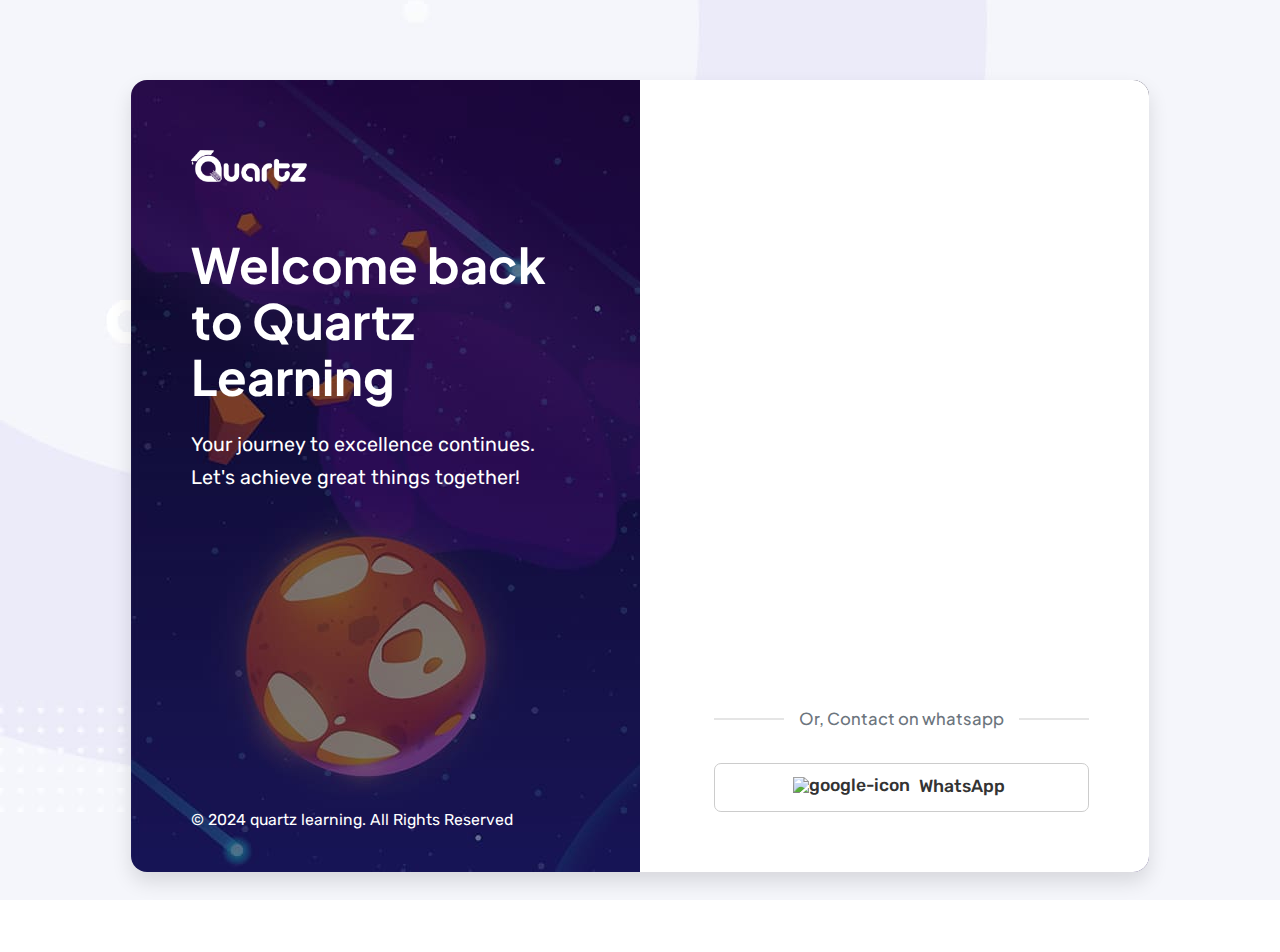
==== join us.html @ 1e1b54c4 "Add files via upload" ====
<!doctype html>
<!-- Martex - Software, App, SaaS & Startup Landing Pages Pack design by DSAThemes (http://www.dsathemes.com) -->
<!--[if lt IE 7 ]><html class="ie ie6" lang="en"> <![endif]-->
<!--[if IE 7 ]><html class="ie ie7" lang="en"> <![endif]-->
<!--[if IE 8 ]><html class="ie ie8" lang="en"> <![endif]-->
<!--[if (gte IE 9)|!(IE)]><!-->
<html lang="en">




	<head>

		<meta charset="utf-8">
		<meta http-equiv="X-UA-Compatible" content="IE=edge">
		<meta name="author" content="DSAThemes">	
		<meta name="description" content="Martex - Software, App, SaaS & Startup Landing Pages Pack">
		<meta name="keywords" content="Responsive, HTML5, DSAThemes, Landing, Software, Mobile App, SaaS, Startup, Creative, Digital Product">	
		<meta name="viewport" content="width=device-width, initial-scale=1">
				
  		<!-- SITE TITLE -->
		<title>quartz learning - welcome to the learning platform</title>
							
		<!-- FAVICON AND TOUCH ICONS -->
		<link rel="shortcut icon" href="images/favicon.ico" type="image/x-icon">
		<link rel="icon" href="images/favicon.ico" type="image/x-icon">
		<link rel="apple-touch-icon" sizes="152x152" href="images/apple-touch-icon-152x152.png">
		<link rel="apple-touch-icon" sizes="120x120" href="images/apple-touch-icon-120x120.png">
		<link rel="apple-touch-icon" sizes="76x76" href="images/apple-touch-icon-76x76.png">
		<link rel="apple-touch-icon" href="images/apple-touch-icon.png">
		<link rel="icon" href="images/apple-touch-icon.png" type="image/x-icon">

		<!-- GOOGLE FONTS -->
		<link href="https://fonts.googleapis.com/css2?family=Rubik:wght@300;400;500;600;700&amp;display=swap" rel="stylesheet">
		<link href="https://fonts.googleapis.com/css2?family=Plus+Jakarta+Sans:wght@400;500;600;700&amp;display=swap" rel="stylesheet">
		<link href="https://fonts.googleapis.com/css2?family=Inter:wght@400;500;600;700;800&amp;display=swap" rel="stylesheet">
		
		<!-- BOOTSTRAP CSS -->
		<link href="css/bootstrap.min.css" rel="stylesheet">
				
		<!-- FONT ICONS -->
		<link href="css/flaticon.css" rel="stylesheet">

		<!-- PLUGINS STYLESHEET -->
		<link href="css/menu.css" rel="stylesheet">	
		<link id="effect" href="css/dropdown-effects/fade-down.css" media="all" rel="stylesheet">
		<link href="css/magnific-popup.css" rel="stylesheet">	
		<link href="css/owl.carousel.min.css" rel="stylesheet">
		<link href="css/owl.theme.default.min.css" rel="stylesheet">
		<link href="css/lunar.css" rel="stylesheet">

		<!-- ON SCROLL ANIMATION -->
		<link href="css/animate.css" rel="stylesheet">

		<!-- TEMPLATE CSS -->
		<link href="css/blue-theme.css" rel="stylesheet">
		<!-- <link href="css/crocus-theme.css" rel="stylesheet"> -->
		<!-- <link href="css/green-theme.css" rel="stylesheet"> -->
		<!-- <link href="css/magenta-theme.css" rel="stylesheet"> -->
		<!-- <link href="css/pink-theme.css" rel="stylesheet"> -->
		<!-- <link href="css/purple-theme.css" rel="stylesheet"> -->
		<!-- <link href="css/skyblue-theme.css" rel="stylesheet"> -->
		<!-- <link href="css/red-theme.css" rel="stylesheet"> -->
		<!-- <link href="css/violet-theme.css" rel="stylesheet"> -->	
		
		<!-- RESPONSIVE CSS -->
		<link href="css/responsive.css" rel="stylesheet">

	</head>




	<body>



		<!-- PAGE CONTENT
		============================================= -->	
		<div id="page" class="page font--jakarta">




			<!-- LOGIN PAGE
			============================================= -->
			<div id="login" class="bg--scroll login-section division">
				<div class="container">
					<div class="row justify-content-center">


						<!-- REGISTER PAGE WRAPPER -->
						<div class="col-lg-11">
							<div class="register-page-wrapper r-16 bg--fixed">	
								<div class="row">


									<!-- LOGIN PAGE TEXT -->
									<div class="col-md-6">
										<div class="register-page-txt color--white">

											<!-- Logo -->
											<img class="img-fluid" src="images/logo-white.png" alt="logo-image">		

											<!-- Title -->
											<h2 class="s-42 w-700">Welcome back to Quartz Learning</h2>

											<!-- Text -->
											<p class="p-md mt-25">Your journey to excellence continues. Let's achieve great things together!
											</p>

											<!-- Copyright -->
											<div class="register-page-copyright">
												<p class="p-sm">&copy; 2024 quartz learning. <span>All Rights Reserved</span></p>
											</div>

										</div>
									</div>	<!-- END LOGIN PAGE TEXT -->


									<!-- LOGIN FORM -->
									<div class="col-md-6">
										<div class="register-page-form">
											<form name="signinform" class="row sign-in-form">

												<!-- jotform -->	
												<div class="col-md-6">
													<iframe src="https://form.jotform.com/quartzlearninginfo/new-registration-form" frameborder="0" style="width: 460px; height: 530px;"></iframe>
												</div>	
												<!-- END SIGN UP FORM -->  

												<!-- Login Separator -->
												<div class="col-md-12 text-center">	
													<div class="separator-line">Or, Contact on whatsapp</div>
												</div>

												<!-- Google Button -->	
												<div class="col-md-12">
													<a  href="https://www.instagram.com/quartz_learning/" class="btn btn-google ico-left">
														<img src="images/png_icons/WhatsApp.png" alt="google-icon"> WhatsApp
													</a>
												</div>  

												

											</form> 
										</div>
									</div>	<!-- END LOGIN FORM -->


								</div>  <!-- End row -->
							</div>	<!-- End register-page-wrapper -->
						</div>	<!-- END REGISTER PAGE WRAPPER -->


			 		</div>	   <!-- End row -->	
			 	</div>	   <!-- End container -->		
			</div>	<!-- END LOGIN PAGE -->




		</div>	<!-- END PAGE CONTENT -->	




		<!-- EXTERNAL SCRIPTS
		============================================= -->	
		<script src="js/jquery-3.7.0.min.js"></script>
		<script src="js/bootstrap.min.js"></script>	
		<script src="js/modernizr.custom.js"></script>
		<script src="js/jquery.easing.js"></script>
		<script src="js/jquery.appear.js"></script>
		<script src="js/menu.js"></script>
		<script src="js/owl.carousel.min.js"></script>
		<script src="js/pricing-toggle.js"></script>
		<script src="js/jquery.magnific-popup.min.js"></script>
		<script src="js/request-form.js"></script>	
		<script src="js/jquery.validate.min.js"></script>
		<script src="js/jquery.ajaxchimp.min.js"></script>	
		<script src="js/popper.min.js"></script>
		<script src="js/lunar.js"></script>
		<script src="js/wow.js"></script>
				
		<!-- Custom Script -->		
		<script src="js/custom.js"></script>


		<!-- Google Analytics: Change UA-XXXXX-X to be your site's ID. Go to http://www.google.com/analytics/ for more information. -->															
		<!--
		<script>
			var _gaq = _gaq || [];
			_gaq.push(['_setAccount', 'UA-XXXXX-X']);
			_gaq.push(['_trackPageview']);

			(function() {
				var ga = document.createElement('script'); ga.type = 'text/javascript'; ga.async = true;
				ga.src = ('https:' == document.location.protocol ? 'https://ssl' : 'http://www') + '.google-analytics.com/ga.js';
				var s = document.getElementsByTagName('script')[0]; s.parentNode.insertBefore(ga, s);
			})();
		</script>
		-->	


	</body>




</html>
---- css/flaticon.css ----
@font-face {
    font-family: "flaticon";
    src: url("../fonts/flaticon.ttf?99008aa38e7de407db084b96baa4b2a2") format("truetype"),
url("../fonts/flaticon.woff?99008aa38e7de407db084b96baa4b2a2") format("woff"),
url("../fonts/flaticon.woff2?99008aa38e7de407db084b96baa4b2a2") format("woff2"),
url("../fonts/flaticon.eot?99008aa38e7de407db084b96baa4b2a2#iefix") format("embedded-opentype"),
url("../fonts/flaticon.svg?99008aa38e7de407db084b96baa4b2a2#flaticon") format("svg");
}

span[class^="flaticon-"]:before, span[class*=" flaticon-"]:before {
  font-family: flaticon !important;
  font-style: normal;
  font-weight: normal !important;
  font-variant: normal;
  text-transform: none;
  font-size: 20px;
  line-height: 1!important;
  -webkit-font-smoothing: antialiased;
  -moz-osx-font-smoothing: grayscale;
}

.flaticon-star:before {
    content: "\f101";
}
.flaticon-star-1:before {
    content: "\f102";
}
.flaticon-star-half-empty:before {
    content: "\f103";
}
.flaticon-half-star-shape:before {
    content: "\f104";
}
.flaticon-reply-arrow:before {
    content: "\f105";
}
.flaticon-magnifying-glass:before {
    content: "\f106";
}
.flaticon-visibility:before {
    content: "\f107";
}
.flaticon-invisible:before {
    content: "\f108";
}
.flaticon-play-button:before {
    content: "\f109";
}
.flaticon-play:before {
    content: "\f10a";
}
.flaticon-circle:before {
    content: "\f10b";
}
.flaticon-ring:before {
    content: "\f10c";
}
.flaticon-heart:before {
    content: "\f10d";
}
.flaticon-back:before {
    content: "\f10e";
}
.flaticon-next:before {
    content: "\f10f";
}
.flaticon-up-arrow:before {
    content: "\f110";
}
.flaticon-down-arrow:before {
    content: "\f111";
}
.flaticon-down-arrow-1:before {
    content: "\f112";
}
.flaticon-up-arrow-1:before {
    content: "\f113";
}
.flaticon-right-arrow:before {
    content: "\f114";
}
.flaticon-left-arrow:before {
    content: "\f115";
}
.flaticon-right-arrow-1:before {
    content: "\f116";
}
.flaticon-check:before {
    content: "\f117";
}
.flaticon-plus:before {
    content: "\f118";
}
.flaticon-minus:before {
    content: "\f119";
}
.flaticon-plus-1:before {
    content: "\f11a";
}
.flaticon-minus-1:before {
    content: "\f11b";
}
.flaticon-cancel:before {
    content: "\f11c";
}
.flaticon-quote:before {
    content: "\f11d";
}
.flaticon-crown:before {
    content: "\f11e";
}
.flaticon-bookmark:before {
    content: "\f11f";
}
.flaticon-instagram:before {
    content: "\f120";
}
.flaticon-facebook:before {
    content: "\f121";
}
.flaticon-twitter:before {
    content: "\f122";
}
.flaticon-youtube:before {
    content: "\f123";
}
.flaticon-dribbble:before {
    content: "\f124";
}
.flaticon-skype:before {
    content: "\f125";
}
.flaticon-messenger:before {
    content: "\f126";
}
.flaticon-whatsapp:before {
    content: "\f127";
}
.flaticon-linkedin-logo:before {
    content: "\f128";
}
.flaticon-google-plus-symbol:before {
    content: "\f129";
}
.flaticon-pinterest-logo:before {
    content: "\f12a";
}
.flaticon-line:before {
    content: "\f12b";
}
.flaticon-kakao-talk:before {
    content: "\f12c";
}
.flaticon-vimeo:before {
    content: "\f12d";
}
.flaticon-open-source:before {
    content: "\f12e";
}
.flaticon-slack:before {
    content: "\f12f";
}
.flaticon-behance:before {
    content: "\f130";
}
.flaticon-github:before {
    content: "\f131";
}
.flaticon-stack-overflow:before {
    content: "\f132";
}
.flaticon-html-5:before {
    content: "\f133";
}
.flaticon-css-3:before {
    content: "\f134";
}
.flaticon-wordpress:before {
    content: "\f135";
}
.flaticon-python:before {
    content: "\f136";
}
.flaticon-js:before {
    content: "\f137";
}
.flaticon-file:before {
    content: "\f138";
}
.flaticon-linux-platform:before {
    content: "\f139";
}
.flaticon-sketch:before {
    content: "\f13a";
}
.flaticon-windows-logo-silhouette:before {
    content: "\f13b";
}
.flaticon-apple-logo:before {
    content: "\f13c";
}
.flaticon-email:before {
    content: "\f13d";
}
.flaticon-computer:before {
    content: "\f13e";
}
.flaticon-color-palette:before {
    content: "\f13f";
}
.flaticon-profits:before {
    content: "\f140";
}
.flaticon-search-engine:before {
    content: "\f141";
}
.flaticon-language:before {
    content: "\f142";
}
.flaticon-analytics:before {
    content: "\f143";
}
.flaticon-mechanics:before {
    content: "\f144";
}
.flaticon-equalizer:before {
    content: "\f145";
}
.flaticon-server:before {
    content: "\f146";
}
.flaticon-pie-chart:before {
    content: "\f147";
}
.flaticon-pie-chart-1:before {
    content: "\f148";
}
.flaticon-reorder:before {
    content: "\f149";
}
.flaticon-prioritize:before {
    content: "\f14a";
}
.flaticon-version:before {
    content: "\f14b";
}
.flaticon-before-after:before {
    content: "\f14c";
}
.flaticon-bar-chart:before {
    content: "\f14d";
}
.flaticon-tongue:before {
    content: "\f14e";
}
.flaticon-paper-sizes:before {
    content: "\f14f";
}
.flaticon-rocket-launch:before {
    content: "\f150";
}
.flaticon-manager:before {
    content: "\f151";
}
.flaticon-workflow:before {
    content: "\f152";
}
.flaticon-database:before {
    content: "\f153";
}
.flaticon-target:before {
    content: "\f154";
}
.flaticon-workflow-1:before {
    content: "\f155";
}
.flaticon-delegate:before {
    content: "\f156";
}
.flaticon-translation:before {
    content: "\f157";
}
.flaticon-idea:before {
    content: "\f158";
}
.flaticon-rgb:before {
    content: "\f159";
}
.flaticon-workflow-2:before {
    content: "\f15a";
}
.flaticon-key-value-database:before {
    content: "\f15b";
}
.flaticon-time:before {
    content: "\f15c";
}
.flaticon-trophy:before {
    content: "\f15d";
}
.flaticon-computer-1:before {
    content: "\f15e";
}
.flaticon-taxes:before {
    content: "\f15f";
}
.flaticon-graphics:before {
    content: "\f160";
}
.flaticon-diagram:before {
    content: "\f161";
}
.flaticon-usb:before {
    content: "\f162";
}
.flaticon-visionary:before {
    content: "\f163";
}
.flaticon-diamond:before {
    content: "\f164";
}
.flaticon-data-flow:before {
    content: "\f165";
}
.flaticon-fast-food:before {
    content: "\f166";
}
.flaticon-global:before {
    content: "\f167";
}
.flaticon-gear:before {
    content: "\f168";
}
.flaticon-security:before {
    content: "\f169";
}
.flaticon-secure:before {
    content: "\f16a";
}
.flaticon-click:before {
    content: "\f16b";
}
.flaticon-calendar:before {
    content: "\f16c";
}
.flaticon-maximize:before {
    content: "\f16d";
}
.flaticon-network:before {
    content: "\f16e";
}
.flaticon-qr-code:before {
    content: "\f16f";
}
.flaticon-coupon:before {
    content: "\f170";
}
.flaticon-money:before {
    content: "\f171";
}
.flaticon-podium:before {
    content: "\f172";
}
.flaticon-graphic:before {
    content: "\f173";
}
.flaticon-lifesaver:before {
    content: "\f174";
}
.flaticon-map:before {
    content: "\f175";
}
.flaticon-suit:before {
    content: "\f176";
}
.flaticon-calculator:before {
    content: "\f177";
}
.flaticon-id-card:before {
    content: "\f178";
}
.flaticon-investor:before {
    content: "\f179";
}
.flaticon-project:before {
    content: "\f17a";
}
.flaticon-briefcase:before {
    content: "\f17b";
}
.flaticon-coin:before {
    content: "\f17c";
}
.flaticon-time-1:before {
    content: "\f17d";
}
.flaticon-placeholder:before {
    content: "\f17e";
}
.flaticon-money-1:before {
    content: "\f17f";
}
.flaticon-voucher:before {
    content: "\f180";
}
.flaticon-money-2:before {
    content: "\f181";
}
.flaticon-money-3:before {
    content: "\f182";
}
.flaticon-pdf:before {
    content: "\f183";
}
.flaticon-doc:before {
    content: "\f184";
}
.flaticon-workflow-3:before {
    content: "\f185";
}
.flaticon-home:before {
    content: "\f186";
}
.flaticon-hosting:before {
    content: "\f187";
}
.flaticon-pay-per-click:before {
    content: "\f188";
}
.flaticon-browser:before {
    content: "\f189";
}
.flaticon-responsive:before {
    content: "\f18a";
}
.flaticon-tutorial:before {
    content: "\f18b";
}
.flaticon-rotate:before {
    content: "\f18c";
}
.flaticon-share:before {
    content: "\f18d";
}
.flaticon-folder:before {
    content: "\f18e";
}
.flaticon-folder-1:before {
    content: "\f18f";
}
.flaticon-24-7:before {
    content: "\f190";
}
.flaticon-24-hours:before {
    content: "\f191";
}
.flaticon-algorithm:before {
    content: "\f192";
}
.flaticon-grid:before {
    content: "\f193";
}
.flaticon-search-engine-1:before {
    content: "\f194";
}
.flaticon-guide-book:before {
    content: "\f195";
}
.flaticon-compass:before {
    content: "\f196";
}
.flaticon-layout:before {
    content: "\f197";
}
.flaticon-networking:before {
    content: "\f198";
}
.flaticon-kanban:before {
    content: "\f199";
}
.flaticon-check-1:before {
    content: "\f19a";
}
.flaticon-favorite:before {
    content: "\f19b";
}
.flaticon-exam:before {
    content: "\f19c";
}
.flaticon-bell:before {
    content: "\f19d";
}
.flaticon-bomb:before {
    content: "\f19e";
}
.flaticon-landscape:before {
    content: "\f19f";
}
.flaticon-webcam:before {
    content: "\f1a0";
}
.flaticon-microphone:before {
    content: "\f1a1";
}
.flaticon-cam:before {
    content: "\f1a2";
}
.flaticon-chat:before {
    content: "\f1a3";
}
.flaticon-pattern-lock:before {
    content: "\f1a4";
}
.flaticon-audio-message:before {
    content: "\f1a5";
}
.flaticon-password:before {
    content: "\f1a6";
}
.flaticon-password-1:before {
    content: "\f1a7";
}
.flaticon-voice:before {
    content: "\f1a8";
}
.flaticon-24-hours-1:before {
    content: "\f1a9";
}
.flaticon-firewall:before {
    content: "\f1aa";
}
.flaticon-shopping-cart:before {
    content: "\f1ab";
}
.flaticon-coffee:before {
    content: "\f1ac";
}
.flaticon-open:before {
    content: "\f1ad";
}
.flaticon-hashtag:before {
    content: "\f1ae";
}
.flaticon-html:before {
    content: "\f1af";
}
.flaticon-analytics-1:before {
    content: "\f1b0";
}
.flaticon-split:before {
    content: "\f1b1";
}
.flaticon-iteration:before {
    content: "\f1b2";
}
.flaticon-typography:before {
    content: "\f1b3";
}
.flaticon-maximize-1:before {
    content: "\f1b4";
}
.flaticon-time-2:before {
    content: "\f1b5";
}
.flaticon-goal:before {
    content: "\f1b6";
}
.flaticon-loading:before {
    content: "\f1b7";
}
.flaticon-investment:before {
    content: "\f1b8";
}
.flaticon-discount:before {
    content: "\f1b9";
}
.flaticon-virus:before {
    content: "\f1ba";
}
.flaticon-icon-2377476:before {
    content: "\f1bb";
}
.flaticon-browser-1:before {
    content: "\f1bc";
}
.flaticon-layers:before {
    content: "\f1bd";
}
.flaticon-layers-1:before {
    content: "\f1be";
}
.flaticon-data-copy:before {
    content: "\f1bf";
}
.flaticon-server-1:before {
    content: "\f1c0";
}
.flaticon-hierarchical-structure:before {
    content: "\f1c1";
}
.flaticon-wireframe:before {
    content: "\f1c2";
}
.flaticon-top-border:before {
    content: "\f1c3";
}
.flaticon-shield:before {
    content: "\f1c4";
}
.flaticon-security-1:before {
    content: "\f1c5";
}
.flaticon-chat-1:before {
    content: "\f1c6";
}
.flaticon-chat-2:before {
    content: "\f1c7";
}
.flaticon-discount-1:before {
    content: "\f1c8";
}
.flaticon-gift-box:before {
    content: "\f1c9";
}
.flaticon-web-programming:before {
    content: "\f1ca";
}
.flaticon-notification:before {
    content: "\f1cb";
}
.flaticon-email-1:before {
    content: "\f1cc";
}
.flaticon-video-player:before {
    content: "\f1cd";
}
.flaticon-payment:before {
    content: "\f1ce";
}
.flaticon-control-panel:before {
    content: "\f1cf";
}
.flaticon-dark-mode:before {
    content: "\f1d0";
}
.flaticon-archive:before {
    content: "\f1d1";
}
.flaticon-pay-per-click-1:before {
    content: "\f1d2";
}
.flaticon-price-label:before {
    content: "\f1d3";
}
.flaticon-mobile-search:before {
    content: "\f1d4";
}
.flaticon-folder-2:before {
    content: "\f1d5";
}
.flaticon-target-1:before {
    content: "\f1d6";
}
.flaticon-writing:before {
    content: "\f1d7";
}
.flaticon-user:before {
    content: "\f1d8";
}
.flaticon-click-1:before {
    content: "\f1d9";
}
.flaticon-move:before {
    content: "\f1da";
}
.flaticon-sign:before {
    content: "\f1db";
}
.flaticon-credit-card:before {
    content: "\f1dc";
}
.flaticon-screenplay:before {
    content: "\f1dd";
}
.flaticon-around-the-world:before {
    content: "\f1de";
}
.flaticon-shopping-bag:before {
    content: "\f1df";
}
.flaticon-folder-3:before {
    content: "\f1e0";
}
.flaticon-folder-4:before {
    content: "\f1e1";
}
.flaticon-data-center:before {
    content: "\f1e2";
}
.flaticon-shield-1:before {
    content: "\f1e3";
}
.flaticon-ssl-certificate:before {
    content: "\f1e4";
}
.flaticon-virus-1:before {
    content: "\f1e5";
}
.flaticon-certificate:before {
    content: "\f1e6";
}
.flaticon-profit:before {
    content: "\f1e7";
}
.flaticon-certificate-1:before {
    content: "\f1e8";
}
.flaticon-exchange:before {
    content: "\f1e9";
}
.flaticon-tech-support:before {
    content: "\f1ea";
}
.flaticon-shipping:before {
    content: "\f1eb";
}
.flaticon-ab-testing:before {
    content: "\f1ec";
}
.flaticon-download:before {
    content: "\f1ed";
}
.flaticon-media:before {
    content: "\f1ee";
}
.flaticon-click-2:before {
    content: "\f1ef";
}
.flaticon-wallet:before {
    content: "\f1f0";
}
.flaticon-radar:before {
    content: "\f1f1";
}
.flaticon-layout-1:before {
    content: "\f1f2";
}
.flaticon-database-management:before {
    content: "\f1f3";
}
.flaticon-login:before {
    content: "\f1f4";
}
.flaticon-right-arrow-2:before {
    content: "\f1f5";
}
---- css/menu.css ----
/*
 * Plugin: Web Slide Navigation System
 * Demo Link: https://uxwing.com/webslide/
 * Author: UXWing
 * License: http://codecanyon.net/licenses/standard
*/


/*------------------------------------------*/
/*  Desktop Base CSS
--------------------------------------------*/

.wsmenu html,
.wsmenu body,
.wsmenu iframe,
.wsmenu h1,
.wsmenu h2,
.wsmenu h3,
.wsmenu h4,
.wsmenu h5,
.wsmenu h6 {
  -webkit-font-smoothing: subpixel-antialiased;
  font-smoothing: antialiased;
  font-smooth: antialiased;
  -webkit-text-size-adjust: 100%;
  -ms-text-size-adjust: 100%;
  -webkit-font-smoothing: subpixel-antialiased;
  font-smoothing: subpixel-antialiased;
  font-smooth: subpixel-antialiased;
}

.wsmenu .cl {
  clear: both;
}

.wsmenu img {
  border: 0 none;
  max-width: 100%;
}

.wsmenu a:focus {
  outline: none;
}

.wsmenu:before,
.wsmenu:after {
  content: "";
  display: table;
}

.wsmenu:after {
  clear: both;
}

/*------------------------------------------*/
/*  Desktop Main Menu CSS
--------------------------------------------*/

.wsmenucontainer {
  background-size: cover;
  overflow: hidden;
  background-attachment: fixed;
  background-position: 50% 0;
  background-repeat: no-repeat;
}

.wsmainfull {
  width: 100%;
  height: auto;
  background-color: #fff!important;
  z-index: 999;
  -webkit-box-shadow: 0 2px 3px rgba(96, 96, 96, .1);
  -moz-box-shadow: 0 2px 3px rgba(96, 96, 96, .1);
  box-shadow: 0 2px 3px rgba(96, 96, 96, .1);
  -webkit-transition: all 450ms ease-in-out;
  -moz-transition: all 450ms ease-in-out;
  -o-transition: all 450ms ease-in-out;
  -ms-transition: all 450ms ease-in-out;
  transition: all 450ms ease-in-out; 
}

.wsmainwp {
  margin: 0 auto;
  max-width: 1140px;
  padding: 0 15px;
  position: relative;
}

/* Header Logo */
.desktoplogo {
  padding: 0;
  margin: 0;
  float: left;
  line-height: 70px;
}

.desktoplogo img {
  vertical-align: middle;
}

/* Navigation Menu */
.wsmenu {
  padding: 0;
  float: right;
  display: block;
}

.wsmenu > .wsmenu-list {
  text-align: left;
  margin: 0 auto 0 auto;
  width: 100%;
  display: block;
  padding: 0;
}

.wsmenu > .wsmenu-list > li {
  text-align: center;
  display: block;
  padding: 0;
  margin: 0;
  float: left;
}

.wsmenu > .wsmenu-list > li > a {
  display: block;
  color: #666;
  font-size: 15px;
  font-weight: 700;
  letter-spacing: 0.5px;
  padding: 10px 32px 10px 18px;
  line-height: 50px;
  text-decoration: none;
  position: relative;
}

.wsmenu > .wsmenu-list > li > a.last-link {
  padding: 10px 0px 10px 0;
}

.wsmenu > .wsmenu-list > li > a.callusbtn {
  font-size: 15px;
}

.wsmenu > .wsmenu-list > li > a.callusbtn i {
  font-size: 13px;
  margin-top: 1px;
  margin-right: 1px;
}

.tra-menu .wsmenu > .wsmenu-list > li > a,
.aqua-menu .wsmenu > .wsmenu-list > li > a,
.blue-menu .wsmenu > .wsmenu-list > li > a {
  color: #fff;
}

.white-menu .wsmenu > .wsmenu-list > li > a {
  color: #444;
}

.tra-menu .wsmenu.dark-txt > .wsmenu-list > li > a {
  color: #333;
}

.wsmenu > .wsmenu-list > li:hover > a {
  color: #f0f0f0;
}

.white-menu .wsmenu > .wsmenu-list > li:hover > a {
  color: #171819;
}

.wsmenu > .wsmenu-list > li a.menuhomeicon {
  padding-left: 29px;
  padding-right: 29px;
}

.wsmenu > .wsmenu-list > li > a i {
  display: inline-block;
  font-size: 16px;
  line-height: inherit;
  margin-right: 12px;
  vertical-align: top;
}

.wsmenu > .wsmenu-list > li > a.menuhomeicon i {
  margin-right: 0px;
  font-size: 15px;
}

.wsmenu > .wsmenu-list > li > a .wsarrow:after {
  border-left: 4px solid rgba(0, 0, 0, 0);
  border-right: 4px solid rgba(0, 0, 0, 0);
  border-top: 4px solid;
  content: "";
  float: right;
  right: 15px;
  height: 0;
  margin: 0 0 0 14px;
  position: absolute;
  text-align: right;
  top: 33px;
  width: 0;
}

/* Desktop Search Bar */
.wsmenu > .wsmenu-list > li.rightmenu {
  float: right;
}

.wsmenu > .wsmenu-list > li.rightmenu a {
  padding: 0px 30px 0px 20px;
  border-right: none;
}

.wsmenu > .wsmenu-list > li.rightmenu a i {
  font-size: 15px;
}

.wsmenu > .wsmenu-list > li.rightmenu {
  float: right;
}

.wsmenu > .wsmenu-list > li.rightmenu:before,
.wsmenu-list > li.rightmenu:after {
  content: "";
  display: table;
}

.wsmenu > .wsmenu-list > li.rightmenu:after {
  clear: both;
}

.wsmenu > .wsmenu-list > li.rightmenu > .topmenusearch {
  float: right;
  width: 210px;
  height: 39px;
  position: relative;
  margin: 16px 0px 0px 0px;
}

.wsmenu > .wsmenu-list > li.rightmenu > .topmenusearch .searchicon {
  -webkit-transition: all 0.7s ease 0s;
  -moz-transition: all 0.7s ease 0s;
  -o-transition: all 0.7s ease 0s;
  transition: all 0.7s ease 0s;
}

.wsmenu > .wsmenu-list > li.rightmenu > .topmenusearch input {
  width: 100%;
  position: relative;
  float: right;
  top: 0;
  right: 0;
  bottom: 0;
  width: 100%;
  border: 0;
  padding: 0;
  margin: 0;
  text-indent: 15px;
  height: 39px;
  z-index: 2;
  outline: none;
  color: #333;
  background-color: #efefef;
  -webkit-transition: all 0.7s ease 0s;
  -moz-transition: all 0.7s ease 0s;
  -o-transition: all 0.7s ease 0s;
  transition: all 0.7s ease 0s;
  font-size: 12px;
}

.wsmenu > .wsmenu-list > li.rightmenu > .topmenusearch input::placeholder {
  color: #a9a9a9;
}

.wsmenu > .wsmenu-list > li.rightmenu > .topmenusearch input:focus {
  color: #333;
  width: 220px;
}

.wsmenu > .wsmenu-list > li.rightmenu > .topmenusearch input:focus~.btnstyle i {
  color: #000;
  opacity: 1;
}

.wsmenu > .wsmenu-list > li.rightmenu > .topmenusearch input:focus~.searchicon {
  opacity: 1;
  z-index: 3;
  color: #FFFFFF;
}

.wsmenu > .wsmenu-list > li.rightmenu > .topmenusearch .btnstyle {
  top: 0px;
  position: absolute;
  right: 0;
  bottom: 0;
  width: 40px;
  line-height: 30px;
  z-index: 1;
  cursor: pointer;
  opacity: 0.3;
  color: #333;
  z-index: 1000;
  background-color: transparent;
  border: solid 0px;
  -webkit-transition: all 0.7s ease 0s;
  -moz-transition: all 0.7s ease 0s;
  -o-transition: all 0.7s ease 0s;
  transition: all 0.7s ease 0s;
}

.wsmenu > .wsmenu-list > li.rightmenu > .topmenusearch .btnstyle i {
  line-height: 37px;
  margin: 0;
  padding: 0;
  text-align: center;
}

.wsmenu > .wsmenu-list > li.rightmenu > .topmenusearch .btnstyle:hover i {
  opacity: 1;
}

.wsmenu > .wsmenu-list > li.rightmenu {
  zoom: 1;
}

/*------------------------------------------*/
/*  Desktop Drop Down Menu CSS
--------------------------------------------*/

.wsmenu > .wsmenu-list > li > ul.sub-menu {
  position: absolute;
  top: 70px;
  z-index: 1000;
  margin: 0px;
  padding: 12px;
  min-width: 200px;
  background-color: #fff;
  border: solid 1px #eee;
  -webkit-border-radius: 4px;
  -moz-border-radius: 4px;
  border-radius: 4px;
}

.wsmenu > .wsmenu-list > li > ul.sub-menu.last-sub-menu {
  min-width: 160px;
}

.wsmenu > .wsmenu-list > li > ul.sub-menu > li {
  position: relative;
  margin: 0px;
  padding: 0px;
  display: block;
}

.wsmenu > .wsmenu-list > li > ul.sub-menu > li > a {
  position: relative;
  background-image: none;  
  border-right: 0 none;
  text-align: left;
  display: block;
  padding: 9px;
  text-transform: none;
  color: #888;
  font-size: 15px;
  line-height: 22px;
  font-weight: 400;
  letter-spacing: 0;
  border-right: 0px solid;
  -webkit-border-radius: 4px;
  -moz-border-radius: 4px;
  border-radius: 4px; 
  -webkit-transition: all 400ms ease-in-out;
  -moz-transition: all 400ms ease-in-out;
  -o-transition: all 400ms ease-in-out;
  -ms-transition: all 400ms ease-in-out;
  transition: all 400ms ease-in-out;
}

.wsmenu > .wsmenu-list > li > ul.sub-menu.last-sub-menu > li > a {
  padding: 11px 0;  
}

.wsmenu > .wsmenu-list > li > ul.sub-menu > li > a:hover {
  padding: 9px 9px 9px 10px;
}

.wsmenu > .wsmenu-list > li > ul.sub-menu.last-sub-menu > li > a:hover {
  padding: 11px 0 11px 8px;
}

.wsmenu > .wsmenu-list > li > ul.sub-menu > li > a > i {
  position: absolute;
  top: 12px;
  right: 0;
}

.wsmenu > .wsmenu-list > li > ul.sub-menu > li > ul.sub-menu {
  min-width: 200px;
  position: absolute;
  left: 100%;
  top: 0;
  margin: 0;
  padding: 0 15px;
  list-style: none;
  background-color: #fff;
  border: solid 1px #eee;
  -webkit-border-radius: 4px;
  -moz-border-radius: 4px;
  border-radius: 4px;
}

.wsmenu > .wsmenu-list > li > ul.sub-menu > li > ul.sub-menu > li {
  position: relative;
  margin: 0px;
  padding: 0px;
  display: block;
  border-bottom: 1px dashed #c0c0c0;
}

.wsmenu > .wsmenu-list > li > ul.sub-menu > li > ul.sub-menu > li:last-child {
  border-bottom: none;
}

.wsmenu > .wsmenu-list > li > ul.sub-menu > li > ul.sub-menu > li > a {
  position: relative;
  background-image: none;
  border-right: 0 none;
  text-align: left;
  display: block;
  padding: 9px;
  text-transform: none;
  color: #888;
  font-size: 16px;
  line-height: 22px;
  font-weight: 400;
  letter-spacing: normal;
  border-right: 0px solid;
  -webkit-transition: all 400ms ease-in-out;
  -moz-transition: all 400ms ease-in-out;
  -o-transition: all 400ms ease-in-out;
  -ms-transition: all 400ms ease-in-out;
  transition: all 400ms ease-in-out;
}

.wsmenu > .wsmenu-list > li > ul.sub-menu > li > ul.sub-menu > li > a:hover {
  padding: 8px 15px 8px 23px;
}

.wsmenu > .wsmenu-list > li > ul.sub-menu > li > ul.sub-menu > li > a > i {
  position: absolute;
  top: 12px;
  right: 12px;
}

.wsmenu > .wsmenu-list > li > ul.sub-menu > li > ul.sub-menu > li > ul.sub-menu {
  min-width: 200px;
  position: absolute;
  left: 100%;
  top: 0;
  margin: 0px;
  list-style: none;
  padding: 0px;
  background-color: #fff;
  border: solid 1px #eee;
  -webkit-border-radius: 4px;
  -moz-border-radius: 4px;
  border-radius: 4px;
}

.wsmenu > .wsmenu-list > li > ul.sub-menu > li > ul.sub-menu > li > ul.sub-menu > li {
  position: relative;
  margin: 0px;
  padding: 0px;
  display: block;
}

.wsmenu > .wsmenu-list > li > ul.sub-menu > li > ul.sub-menu > li > ul.sub-menu > li > a {
  background-image: none;
  border-right: 0 none;
  text-align: left;
  display: block;
  padding: 9px;
  text-transform: none;
  color: #888;
  font-size: 16px;
  font-family: 'Roboto', sans-serif; 
  line-height: 22px;
  font-weight: 400;
  letter-spacing: normal;
  border-right: 0px solid;
  -webkit-transition: all 400ms ease-in-out;
  -moz-transition: all 400ms ease-in-out;
  -o-transition: all 400ms ease-in-out;
  -ms-transition: all 400ms ease-in-out;
  transition: all 400ms ease-in-out;
}

.wsmenu > .wsmenu-list > li > ul.sub-menu > li > ul.sub-menu > li > ul.sub-menu > li > a:hover {
  padding: 9px 9px 9px 20px;
}

.wsmenu > .wsmenu-list > li > ul.sub-menu > li > ul.sub-menu > li > ul.sub-menu > li > a > i {
  margin-left: 9px;
}

/*------------------------------------------*/
/*  Desktop Mega Menus CSS
--------------------------------------------*/

.wsmenu > .wsmenu-list > li > .wsmegamenu {
  width: 100%;
  left: 0px;
  position: absolute;
  top: 70px;
  color: #000;
  z-index: 1000;
  margin: 0px;
  text-align: left;
  padding: 20px 30px;
  border: solid 1px #eee;
  background-color: #fff;
  -webkit-border-radius: 4px;
  -moz-border-radius: 4px;
  border-radius: 4px;
}

.wsmenu > .wsmenu-list > li > .wsmegamenu.halfmenu {
  padding: 20px 20px;
}

.wsmenu > .wsmenu-list > li > .wsmegamenu .carousel-control-next {
  opacity: 0.8;
}

.wsmenu > .wsmenu-list > li > .wsmegamenu .carousel-control-prev {
  opacity: 0.8;
}

.wsmenu > .wsmenu-list > li > .wsmegamenu .carousel-caption {
  bottom: 0px;
  background-color: rgba(0, 0, 0, 0.7);
  font-size: 13px;
  height: 31px;
  left: 0;
  padding: 7px 0;
  right: 0;
  width: 100%;
}

.wsmenu > .wsmenu-list > li > .wsmegamenu .wsmwnutxt {
  width: 100%;
  color: #888;
  font-size: 16px;
  font-weight: 400;
  text-align: justify;
  margin-top: 0;
}

.wsmenu > .wsmenu-list > li > .wsmegamenu .link-list li {
  display: block;
  text-align: center;
  text-align: left;
  border-bottom: 1px dashed #c0c0c0;
}

.wsmenu > .wsmenu-list > li > .wsmegamenu .link-list li.title,
.wsmenu > .wsmenu-list > li > .wsmegamenu .link-list li:last-child {
  border-bottom: none;
}

.wsmenu > .wsmenu-list > li > .wsmegamenu .link-list li a {
  line-height: 22px;
  border-right: none;
  text-align: left;
  padding: 13px 0px;
  background: #fff;
  background-image: none;
  border-right: 0 none;
  display: block;
  background-color: #fff;
  color: #888;
  font-size: 16px;
  font-weight: 400;
  -webkit-transition: all 400ms ease-in-out;
  -moz-transition: all 400ms ease-in-out;
  -o-transition: all 400ms ease-in-out;
  -ms-transition: all 400ms ease-in-out;
  transition: all 400ms ease-in-out;
}

.wsmenu > .wsmenu-list > li > .wsmegamenu .mrgtop {
  margin-top: 15px;
}

.wsmenu > .wsmenu-list > li > .wsmegamenu .show-grid div {
  padding-bottom: 10px;
  padding-top: 10px;
  background-color: #dbdbdb;
  border: 1px solid #e7e7e7;
  color: #6a6a6a;
  margin: 2px 0px;
  font-size: 13px;
}

/*= Desktop Half Menu CSS =*/
.wsmenu > .wsmenu-list > li > .wsmegamenu.halfmenu {
  width: 40%;
  right: auto;
  left: auto;
}

.wsmenu > .wsmenu-list > li > .wsmegamenu.halfmenu.ext-halfmenu {
  width: 50%;
}

.wsmenu > .wsmenu-list > li > .wsmegamenu.halfdiv {
  width: 35%;
  right: auto;
  left: auto;
}

/*= Desktop HTML Form Menu CSS =*/
.wsmenu > .wsmenu-list > li > .wsmegamenu .menu_form {
  width: 100%;
  display: block;
}

.wsmenu > .wsmenu-list > li > .wsmegamenu .menu_form input[type="text"] {
  width: 100%;
  border: 1px solid #e2e2e2;
  color: #000;
  font-size: 13px;
  padding: 8px 5px;
  margin-bottom: 8px;
}

.wsmenu > .wsmenu-list > li > .wsmegamenu .menu_form textarea {
  width: 100%;
  border: 1px solid #e2e2e2;
  color: #000;
  font-size: 13px;
  padding: 8px 5px;
  margin-bottom: 8px;
  min-height: 122px;
}

.wsmenu > .wsmenu-list > li > .wsmegamenu .menu_form input[type="submit"] {
  width: 25%;
  display: block;
  height: 32px;
  float: right;
  border: none;
  margin-right: 15px;
  cursor: pointer;
  background-color: #e1e1e1;
  -webkit-border-radius: 2px;
  -moz-border-radius: 2px;
  border-radius: 2px;
}

.wsmenu > .wsmenu-list > li > .wsmegamenu .menu_form input[type="button"] {
  width: 25%;
  display: block;
  height: 32px;
  float: right;
  border: none;
  cursor: pointer;
  background-color: #e1e1e1;
  -webkit-border-radius: 2px;
  -moz-border-radius: 2px;
  border-radius: 2px;
}

.wsmenu > .wsmenu-list > li > .wsmegamenu .carousel-inner .item img {
  width: 100%;
}

.wsmenu > .wsmenu-list > li > .wsmegamenu .carousel-caption {
  bottom: 0px;
  background-color: rgba(0, 0, 0, 0.7);
  font-size: 13px;
  height: 31px;
  left: 0;
  padding: 7px 0;
  right: 0;
  width: 100%;
}

.wsmenu > .wsmenu-list > li > .wsmegamenu .typography-text {
  padding: 0px 0px;
  font-size: 14px;
}

.wsmenu > .wsmenu-list > li > .wsmegamenu .typography-text ul {
  padding: 0px 0px;
  margin: 0px;
}

.wsmenu > .wsmenu-list > li > .wsmegamenu .typography-text p {
  text-align: justify;
  line-height: 24px;
  color: #656565;
}

.wsmenu > .wsmenu-list > li > .wsmegamenu .typography-text ul li {
  display: block;
  padding: 2px 0px;
  line-height: 22px;
}

.wsmenu > .wsmenu-list > li > .wsmegamenu .typography-text ul li a {
  color: #656565;
}

/*------------------------------------------*/
/*  Desktop Extra CSS
--------------------------------------------*/

.wsmobileheader {
  display: none;
}

.overlapblackbg {
  opacity: 0;
  visibility: hidden;
}

.wsmenu .wsmenu-click {
  display: none;
}

.wsmenu .wsmenu-click02 {
  display: none;
}

.hometext {
  display: none;
}

/*==============================================================================
                              Start Mobile CSS
===============================================================================*/

/* ================== Mobile Menu Change Brake Point ================== */

@media only screen and (max-width: 991px) {

/* ================== Mobile Base CSS ================== */

html {
  overflow: hidden;
  height: 100%;
  -webkit-overflow-scrolling: touch;
}

body {
  height: 100%;
  overflow-y: auto;
  overflow-x: hidden;
}

body.wsactive {
  overflow: hidden;
}

/* ================== Mobile Main Menu CSS ================== */

.desktoplogo {
  display: none;
}

.wsmainfull {
  height: 0;
}

.wsmenu {
  width: 100%;
  background: rgba(0, 0, 0, 0) none repeat scroll 0 0;
  right: 0;
  overflow-y: hidden;
  padding: 0;
  top: 0;
  visibility: hidden;
  position: fixed;
  margin: 0px;
}

.wsmenu > .wsmenu-list {
  height: auto;
  min-height: 100%;
  width: 350px;
  background: #fff;
  padding-bottom: 0;
  margin-right: -350px;
  display: block;
  text-align: center;
  -webkit-transition: all 0.25s ease-in-out;
  -moz-transition: all 0.25s ease-in-out;
  -o-transition: all 0.25s ease-in-out;
  -ms-transition: all 0.25s ease-in-out;
  transition: all 0.25s ease-in-out;
}

.wsmenu > .wsmenu-list > li {
  width: 100%;
  display: block;
  float: none;
  border-right: none;
  background-color: transparent;
  position: relative;
  white-space: inherit;
  clear: right;
}

@supports (-webkit-overflow-scrolling: touch) {
  .wsmenu > .wsmenu-list > li:last-child {
    padding-bottom: 110px;
  }
}

.wsmenu > .wsmenu-list > li >a {
  padding: 12px 32px 12px 17px;
  font-size: 15px;
  text-align: left;
  border-right: solid 0px;
  color: #666666;
  line-height: 25px;
  border-bottom: 1px solid;
  border-bottom-color: rgba(0, 0, 0, 0.13);
  position: static;
}

.wsmenu > .wsmenu-list > li a.menuhomeicon {
  padding-left: 17px;
  padding-right: 17px;
  border-top: solid 1px rgba(0, 0, 0, 0.13);
}

.wsmenu > .wsmenu-list > li >a.menuhomeicon i {
  margin-right: 2px;
  font-size: 13px;
}

.wsmenu > .wsmenu-list > li > a >i {
  font-size: 14px;
  color: #bfbfbf;
}

.wsmenu > .wsmenu-list > li >a .wsarrow:after {
  display: none;
}

.wsmenu > .wsmenu-list > li:hover>a {
  background-color: rgba(0, 0, 0, 0.08);
  text-decoration: none;
}

.wsmenu > .wsmenu-list > li > a > .hometext {
  display: inline-block;
}

/* ================== Mobile Slide Down Links CSS ================== */

.wsmenu > .wsmenu-list > li > ul.sub-menu {
  display: none;
  position: relative;
  top: 0px;
  background-color: #fff;
  border: none;
  padding: 0px;
  opacity: 1;
  visibility: visible;
  -webkit-transform: none;
  -moz-transform: none;
  -ms-transform: none;
  -o-transform: none;
  transform: none;
  -webkit-transition: inherit;
  -moz-transition: inherit;
  transition: inherit;
  -webkit-transform-style: flat;
}

.wsmenu > .wsmenu-list > li > ul.sub-menu > li > a {
  line-height: 20px;
  font-size: 13px;
  padding: 10px 0px 10px 16px;
  color: #383838;
}

.wsmenu > .wsmenu-list > li > ul.sub-menu > li span + a {
  padding-right: 30px;
}

.wsmenu > .wsmenu-list > li > ul.sub-menu > li > a > i {
  display: none;
}

.wsmenu > .wsmenu-list > li > ul.sub-menu > li > a:hover {
  background-color: #e7e7e7;
  text-decoration: underline;
}

.wsmenu > .wsmenu-list > li > ul.sub-menu li:hover > a {
  background-color: #e7e7e7;
  color: #666666;
}

.wsmenu > .wsmenu-list > li > ul.sub-menu > li > ul.sub-menu {
  width: 100%;
  position: static;
  left: 100%;
  top: 0;
  display: none;
  margin: 0px;
  padding: 0px;
  border: solid 0px;
  transform: none;
  opacity: 1;
  visibility: visible;
  -webkit-transform: none;
  -moz-transform: none;
  -ms-transform: none;
  -o-transform: none;
  transform: none;
  -webkit-transition: inherit;
  -moz-transition: inherit;
  transition: inherit;
  -webkit-transform-style: flat;
}

.wsmenu > .wsmenu-list > li > ul.sub-menu > li > ul.sub-menu > li {
  margin: 0px 0px 0px 0px;
  padding: 0px;
  position: relative;
}

.wsmenu > .wsmenu-list > li > ul.sub-menu > li > ul.sub-menu > li > a {
  line-height: 20px;
  font-size: 13px;
  padding: 10px 0px 10px 26px;
  color: #383838;
}

.wsmenu > .wsmenu-list > li > ul.sub-menu > li > ul.sub-menu > li span + a {
  padding-right: 30px;
}

.wsmenu > .wsmenu-list > li > ul.sub-menu > li > ul.sub-menu > li > a > i {
  display: none;
}

.wsmenu > .wsmenu-list > li > ul.sub-menu > li > ul.sub-menu > li > a:hover {
  background-color: #e7e7e7;
  color: #666666;
  text-decoration: underline;
}

.wsmenu > .wsmenu-list > li > ul.sub-menu > li > ul.sub-menu > li > a.active {
  color: #000;
}

.wsmenu > .wsmenu-list > li > ul.sub-menu > li > ul.sub-menu > li:hover > a {
  color: #000;
}

.wsmenu > .wsmenu-list > li > ul.sub-menu > li > ul.sub-menu > li > ul.sub-menu {
  width: 100%;
  position: static;
  left: 100%;
  top: 0;
  display: none;
  margin: 0px;
  padding: 0px;
  border: solid 0px;
  transform: none;
  opacity: 1;
  visibility: visible;
  -webkit-transform: none;
  -moz-transform: none;
  -ms-transform: none;
  -o-transform: none;
  transform: none;
  -webkit-transition: inherit;
  -moz-transition: inherit;
  transition: inherit;
  -webkit-transform-style: flat;
}

.wsmenu > .wsmenu-list > li > ul.sub-menu > li > ul.sub-menu > li > ul.sub-menu > li {
  margin: 0px 0px 0px 0px;
}

.wsmenu > .wsmenu-list > li > ul.sub-menu > li > ul.sub-menu > li > ul.sub-menu > li >a {
  line-height: 20px;
  font-size: 13px;
  padding: 10px 0px 10px 34px;
  color: #383838;
}

.wsmenu > .wsmenu-list > li > ul.sub-menu > li > ul.sub-menu > li > ul.sub-menu > li span+a {
  padding-right: 30px;
}

.wsmenu > .wsmenu-list > li > ul.sub-menu > li > ul.sub-menu > li > ul.sub-menu > li > a >i {
  display: none;
}

.wsmenu > .wsmenu-list > li > ul.sub-menu > li > ul.sub-menu > li > ul.sub-menu > li >a:hover {
  background-color: #e7e7e7;
  color: #666666;
  text-decoration: underline;
}

.wsmenu > .wsmenu-list > li > ul.sub-menu > li > ul.sub-menu > li > ul.sub-menu > li >a.active {
  color: #000;
}

/* ================== Mobile Mega Menus CSS  ================== */

.wsmenu > .wsmenu-list > li > .wsmegamenu {
  color: #666666;
  display: none;
  position: relative;
  top: 0px;
  padding: 10px 0px;
  border: solid 0px;
  transform: none;
  opacity: 1;
  visibility: visible;
  -webkit-transform: none;
  -moz-transform: none;
  -ms-transform: none;
  -o-transform: none;
  transform: none;
  -webkit-transition: inherit;
  -moz-transition: inherit;
  transition: inherit;
  border-bottom: 1px solid rgba(0, 0, 0, 0.13);
  -webkit-transform-style: flat;
}

.wsmenu > .wsmenu-list > li > .wsmegamenu.halfmenu {
  width: 100%;
  margin: 0px;
  padding: 5px 0px 10px 0px;
}

.wsmenu > .wsmenu-list > li > .wsmegamenu .title {
  color: #666666;
  font-size: 15px;
  padding: 10px 8px 10px 0px;
}

.wsmenu > .wsmenu-list > li > .wsmegamenu> ul {
  width: 100%;
  margin: 0px;
  padding: 0px;
  font-size: 15px;
}

.wsmenu > .wsmenu-list > li > .wsmegamenu> ul > li > a {
  padding: 9px 14px;
  line-height: normal;
  font-size: 13px;
  background-color: #e7e7e7;
  color: #666666;
}

.wsmenu > .wsmenu-list > li > .wsmegamenu> ul> li >a:hover {
  background-color: #000000;
}

.wsmenu > .wsmenu-list > li > .wsmegamenu ul li.title {
  line-height: 26px;
  color: #666666;
  margin: 0px;
  font-size: 15px;
  padding: 7px 0px;
  background-color: transparent;
}

.wsmenu > .wsmenu-list > li > .wsmegamenu.halfdiv {
  width: 100%;
}

.wsmenu > .wsmenu-list > li > .wsmegamenu .menu_form {
  padding: 5px 0px 62px 0px;
}

.wsmenu > .wsmenu-list > li > .wsmegamenu .show-grid div {
  margin: 0px;
}

.wsmenu > .wsmenu-list > li > .wsmegamenu .menu_form input[type="button"] {
  width: 46%;
}

.wsmenu > .wsmenu-list > li > .wsmegamenu .menu_form input[type="submit"] {
  width: 46%;
}

.wsmenu > .wsmenu-list > li > .wsmegamenu .menu_form textarea {
  min-height: 100px;
}

/* ================== Mobile Header CSS ================== */

.wsmobileheader {
  width: 100%;
  display: block;
  position: fixed;
  top: 0;
  right: 0;
  z-index: 10002;
  height: 54px;
  -webkit-transition: all 0.25s ease-in-out;
  -moz-transition: all 0.25s ease-in-out;
  -o-transition: all 0.25s ease-in-out;
  -ms-transition: all 0.25s ease-in-out;
  transition: all 0.25s ease-in-out;
  box-shadow: 0 0 1px rgba(0, 0, 0, .3);
}

.wsactive .wsmobileheader {
  margin-right: 240px;
  margin-right: 300px;
  margin-right: 350px;
  -webkit-transition: all 0.25s ease-in-out;
  -moz-transition: all 0.25s ease-in-out;
  -o-transition: all 0.25s ease-in-out;
  -ms-transition: all 0.25s ease-in-out;
  transition: all 0.25s ease-in-out;
}

.wsmobileheader .smllogo {
  display: inline-block;
  margin-top: 12px;
  padding-left: 18px;
}

/* Mobile Search Bar*/
.wsmenu > .wsmenu-list > li.rightmenu > .topmenusearch {
  width: 86%;
  margin: 7% 7%;
  padding: 0px;
}

.wsmenu > .wsmenu-list > li.rightmenu > .topmenusearch input {
  border-radius: 50px
}

.wsmenu > .wsmenu-list > li.rightmenu > .topmenusearch input:focus {
  width: 100%;
}

.callusbtn {
  color: #a9a9a9;
  font-size: 18px;
  position: absolute;
  right: 5px;
  top: 0px;
  transition: all 0.4s ease-in-out 0s;
  z-index: 102;
  padding: 12px 14px;
}

.callusbtn i {
  vertical-align: top;
  margin-top: 4px;
}

.callusbtn:hover i {
  color: #a9a9a9;
}

/* Mobile Toggle Menu icon (X ICON) */
.wsanimated-arrow {
  position: absolute;
  right: 0;
  top: 0;
  z-index: 102;
  -webkit-transition: all 0.4s ease-in-out;
  -moz-transition: all 0.4s ease-in-out;
  -o-transition: all 0.4s ease-in-out;
  -ms-transition: all 0.4s ease-in-out;
  transition: all 0.4s ease-in-out;
}

.wsanimated-arrow {
  cursor: pointer;
  padding: 16px 35px 16px 0px;
  margin: 7px 0 0 15px;
}

.wsanimated-arrow span,
.wsanimated-arrow span:before,
.wsanimated-arrow span:after {
  cursor: pointer;
  height: 3px;
  width: 22px;
  background: #a9a9a9;
  position: absolute;
  display: block;
  content: '';
}

.wsanimated-arrow span:before {
  top: -7px;
  width: 26px;
}

.wsanimated-arrow span:after {
  bottom: -7px;
  width: 20px;
}

.wsanimated-arrow span,
.wsanimated-arrow span:before,
.wsanimated-arrow span:after {
  transition: all 500ms ease-in-out;
}

.wsactive .wsanimated-arrow span:after {
  width: 23px;
}

.wsactive .wsanimated-arrow span {
  background-color: transparent;
}

.wsactive .wsanimated-arrow span:before,
.wsactive .wsanimated-arrow.active span:after {
  top: 7px;
}

.wsactive .wsanimated-arrow span:before {
  transform: rotate(45deg);
  -moz-transform: rotate(45deg);
  -ms-transform: rotate(45deg);
  -o-transform: rotate(45deg);
  -webkit-transform: rotate(45deg);
  bottom: 0px;
}

.wsactive .wsanimated-arrow span:after {
  transform: rotate(-45deg);
  -moz-transform: rotate(-45deg);
  -ms-transform: rotate(-45deg);
  -o-transform: rotate(-45deg);
  -webkit-transform: rotate(-45deg);
}

/* ================== Mobile Overlay/Drawer CSS ================== */

.overlapblackbg {
  left: 0;
  width: calc(100% - 350px);
  height: 100vh;
  min-height: 100%;
  position: fixed;
  top: 0;
  opacity: 0;
  visibility: hidden;
  background-color: rgba(0, 0, 0, 0.45);
  cursor: pointer;
}

.wsactive .wsmenu .overlapblackbg {
  opacity: 1;
  visibility: visible;
  -webkit-transition: opacity 1.5s ease-in-out;
  -moz-transition: opacity 1.5s ease-in-out;
  -ms-transition: opacity 1.5s ease-in-out;
  -o-transition: opacity 1.5s ease-in-out;
  z-index: 8888!important;
}

.wsmenucontainer {
  -webkit-transition: all 0.25s ease-in-out;
  -moz-transition: all 0.25s ease-in-out;
  -o-transition: all 0.25s ease-in-out;
  -ms-transition: all 0.25s ease-in-out;
  transition: all 0.25s ease-in-out;
}

.wsactive .wsmenucontainer {
  margin-right: 300px;
  -webkit-transition: all 0.25s ease-in-out;
  -moz-transition: all 0.25s ease-in-out;
  -o-transition: all 0.25s ease-in-out;
  -ms-transition: all 0.25s ease-in-out;
  transition: all 0.25s ease-in-out;
}

.wsactive .wsmenu {
  overflow-y: scroll;
  -webkit-overflow-scrolling: touch;
  visibility: visible;
  z-index: 1000;
  top: 0;
}

.wsactive .wsmenu > .wsmenu-list {
  -webkit-transition: all 0.25s ease-in-out;
  -moz-transition: all 0.25s ease-in-out;
  -o-transition: all 0.25s ease-in-out;
  -ms-transition: all 0.25s ease-in-out;
  transition: all 0.25s ease-in-out;
  margin-right: 0;
}

/* ================== Mobile Sub Menu Expander Arrows  ================== */

.wsmenu > .wsmenu-list > li > .wsmenu-click {
  height: 49px;
  position: absolute;
  top: 0;
  right: 0;
  display: block;
  cursor: pointer;
  width: 100%;
}

.wsmenu > .wsmenu-list > li .wsmenu-click.ws-activearrow > i {
  transform: rotate(-45deg);
  margin-top: 23px;
}

.wsmenu > .wsmenu-list > li > .wsmenu-click > i {
  display: block;
  height: 8px;
  width: 8px;
  float: right;
  transform: rotate(-225deg);
  margin: 18px 18px 0px 0px;
}

.wsmenu > .wsmenu-list > li > .wsmenu-click > i:before {
  content: "";
  width: 100%;
  height: 100%;
  border-width: 1.5px 1.5px 0 0;
  border-style: solid;
  border-color: rgba(0, 0, 0, 0.40);
  transition: 0.2s ease;
  display: block;
  transform-origin: 100% 0;
}

.wsmenu > .wsmenu-list > li > ul.sub-menu > li .wsmenu-click02 {
  height: 41px;
  position: absolute;
  top: 0;
  right: 0;
  display: block;
  cursor: pointer;
  width: 100%;
}

.wsmenu > .wsmenu-list > li > ul.sub-menu > li .wsmenu-click02>i {
  display: block;
  height: 8px;
  width: 8px;
  float: right;
  transform: rotate(-225deg);
  margin: 14px 18px 0px 0px;
}

.wsmenu > .wsmenu-list > li > ul.sub-menu > li .wsmenu-click02 > i:before {
  content: "";
  width: 100%;
  height: 100%;
  border-width: 1.5px 1.5px 0 0;
  border-style: solid;
  border-color: rgba(0, 0, 0, 0.40);
  transition: 0.2s ease;
  display: block;
  transform-origin: 100% 0;
}

.wsmenu > .wsmenu-list > li > ul.sub-menu > li .wsmenu-click02>i.wsmenu-rotate {
  transform: rotate(-45deg);
  margin-top: 19px;
}

/*End Media Query*/
}

/* Extra @Media Query*/
@media only screen and (min-width: 992px) and (max-width:1162px) {
.desktoplogo {
  margin-left: 12px;
}

.wsmenu > .wsmenu-list > li > a {
  padding-left: 16px;
  padding-right: 16px;
}

.wsmenu > .wsmenu-list > li a.menuhomeicon {
  padding-left: 22px;
  padding-right: 22px;
}
}
---- css/dropdown-effects/fade-down.css ----
.wsmenu > .wsmenu-list > li > ul.sub-menu {
  opacity: 0;
  visibility: hidden;
  -o-transform-origin: 0% 0%;
  -ms-transform-origin: 0% 0%;
  -moz-transform-origin: 0% 0%;
  -webkit-transform-origin: 0% 0%;
  -o-transition: -o-transform 0.3s, opacity 0.3s;
  -ms-transition: -ms-transform 0.3s, opacity 0.3s;
  -moz-transition: -moz-transform 0.3s, opacity 0.3s;
  -webkit-transition: -webkit-transform 0.3s, opacity 0.3s;
  transform-style: preserve-3d;
  -o-transform-style: preserve-3d;
  -moz-transform-style: preserve-3d;
  -webkit-transform-style: preserve-3d;
  transform: rotateX(-75deg);
  -o-transform: rotateX(-75deg);
  -moz-transform: rotateX(-75deg);
  -webkit-transform: rotateX(-75deg);
}

.wsmenu > .wsmenu-list > li:hover > ul.sub-menu {
  opacity: 1;
  visibility: visible;
  transform: rotateX(0deg);
  -o-transform: rotateX(0deg);
  -moz-transform: rotateX(0deg);
  -webkit-transform: rotateX(0deg);
}

.wsmenu > .wsmenu-list > li  > ul.sub-menu > li > ul.sub-menu {
  opacity: 0;
  visibility: hidden;
  transform-style: preserve-3d;
  -o-transform-style: preserve-3d;
  -moz-transform-style: preserve-3d;
  -webkit-transform-style: preserve-3d;
  transform: rotateX(-75deg);
  -o-transform: rotateX(-75deg);
  -moz-transform: rotateX(-75deg);
  -webkit-transform: rotateX(-75deg);
}

.wsmenu > .wsmenu-list > li > ul.sub-menu > li:hover > ul.sub-menu {
opacity: 1;
visibility: visible;
-o-transform-origin: 0% 0%;
-ms-transform-origin: 0% 0%;
-moz-transform-origin: 0% 0%;
-webkit-transform-origin: 0% 0%;
-o-transition: -o-transform 0.4s, opacity 0.4s;
-ms-transition: -ms-transform 0.4s, opacity 0.4s;
-moz-transition: -moz-transform 0.4s, opacity 0.4s;
-webkit-transition: -webkit-transform 0.4s, opacity 0.4s;
transform: rotateX(0deg);
-o-transform: rotateX(0deg);
-moz-transform: rotateX(0deg);
-webkit-transform: rotateX(0deg);
}

.wsmenu > .wsmenu-list > li > ul.sub-menu > li > ul.sub-menu > li > ul.sub-menu {
  opacity: 0;
  visibility: hidden;
  -o-transform-origin: 0% 0%;
  -ms-transform-origin: 0% 0%;
  -moz-transform-origin: 0% 0%;
  -webkit-transform-origin: 0% 0%;
  -o-transition: -o-transform 0.4s, opacity 0.4s;
  -ms-transition: -ms-transform 0.4s, opacity 0.4s;
  -moz-transition: -moz-transform 0.4s, opacity 0.4s;
  -webkit-transition: -webkit-transform 0.4s, opacity 0.4s;
  transform-style: preserve-3d;
  -o-transform-style: preserve-3d;
  -moz-transform-style: preserve-3d;
  -webkit-transform-style: preserve-3d;
  transform: rotateX(-75deg);
  -o-transform: rotateX(-75deg);
  -moz-transform: rotateX(-75deg);
  -webkit-transform: rotateX(-75deg);
}

.wsmenu > .wsmenu-list > li > ul.sub-menu > li > ul.sub-menu > li:hover > ul.sub-menu {
  opacity: 1;
  visibility: visible;
  transform: rotateX(0deg);
  -o-transform: rotateX(0deg);
  -moz-transform: rotateX(0deg);
  -webkit-transform: rotateX(0deg);
}

.wsmenu > .wsmenu-list > li > .wsmegamenu {
  opacity: 0;
  visibility: hidden;
  -o-transform-origin: 0% 0%;
  -ms-transform-origin: 0% 0%;
  -moz-transform-origin: 0% 0%;
  -webkit-transform-origin: 0% 0%;
  -o-transition: -o-transform 0.3s, opacity 0.3s;
  -ms-transition: -ms-transform 0.3s, opacity 0.3s;
  -moz-transition: -moz-transform 0.3s, opacity 0.3s;
  -webkit-transition: -webkit-transform 0.3s, opacity 0.3s;
  transform-style: preserve-3d;
  -o-transform-style: preserve-3d;
  -moz-transform-style: preserve-3d;
  -webkit-transform-style: preserve-3d;
  transform: rotateX(-75deg);
  -o-transform: rotateX(-75deg);
  -moz-transform: rotateX(-75deg);
  -webkit-transform: rotateX(-75deg);
}

.wsmenu > .wsmenu-list > li:hover > .wsmegamenu {
  opacity: 1;
  visibility: visible;
  transform: rotateX(0deg);
  -o-transform: rotateX(0deg);
  -moz-transform: rotateX(0deg);
  -webkit-transform: rotateX(0deg);
}
---- css/lunar.css ----
/**
 *
Lunar version  1.0
The MIT License (MIT)
Copyright (c) 2011-2019 vivekvasani955@gmail.com

Permission is hereby granted, free of charge, to any person obtaining a copy
of this software and associated documentation files (the "Software"), to deal
in the Software without restriction, including without limitation the rights
to use, copy, modify, merge, publish, distribute, sublicense, and/or sell
copies of the Software, and to permit persons to whom the Software is
furnished to do so, subject to the following conditions:

The above copyright notice and this permission notice shall be included in
all copies or substantial portions of the Software.

THE SOFTWARE IS PROVIDED "AS IS", WITHOUT WARRANTY OF ANY KIND, EXPRESS OR
IMPLIED, INCLUDING BUT NOT LIMITED TO THE WARRANTIES OF MERCHANTABILITY,
FITNESS FOR A PARTICULAR PURPOSE AND NONINFRINGEMENT. IN NO EVENT SHALL THE
AUTHORS OR COPYRIGHT HOLDERS BE LIABLE FOR ANY CLAIM, DAMAGES OR OTHER
LIABILITY, WHETHER IN AN ACTION OF CONTRACT, TORT OR OTHERWISE, ARISING FROM,
OUT OF OR IN CONNECTION WITH THE SOFTWARE OR THE USE OR OTHER DEALINGS IN
THE SOFTWARE.
 */
.modal .modal-dialog.modal-full-width {
  width: 100% !important;
  max-width: 100% !important;
  margin: 0 !important;
  left: 0 !important;
  right: 0 !important;
}
.modal .modal-content {
  border: 0;
  border-radius: 3px;
}
.modal.fade.modal-top-left .modal-dialog {
  width: 100%;
  position: absolute;
  top: 0;
}
@media (min-width: 576px) {
  .modal.fade.modal-top-left .modal-dialog {
    left: 1.75rem;
    margin: 1.75rem auto;
  }
}
@media (max-width: 767.98px) {
  .modal.fade.modal-top-left .modal-dialog {
    width: calc(100% - (0.5rem*2));
  }
}
.modal.fade.modal-top-right .modal-dialog {
  width: 100%;
  position: absolute;
  top: 0;
}
@media (min-width: 576px) {
  .modal.fade.modal-top-right .modal-dialog {
    right: 1.75rem;
    margin: 1.75rem auto;
  }
}
@media (max-width: 767.98px) {
  .modal.fade.modal-top-right .modal-dialog {
    width: calc(100% - (0.5rem*2));
  }
}
.modal.fade.modal-bottom-right .modal-dialog {
  width: 100%;
  position: absolute;
  bottom: 0;
}
@media (min-width: 576px) {
  .modal.fade.modal-bottom-right .modal-dialog {
    right: 1.75rem;
    margin: 1.75rem auto;
  }
}
@media (max-width: 767.98px) {
  .modal.fade.modal-bottom-right .modal-dialog {
    width: calc(100% - (0.5rem*2));
  }
}
.modal.fade.modal-bottom-left .modal-dialog {
  width: 100%;
  position: absolute;
  bottom: 0;
}
@media (min-width: 576px) {
  .modal.fade.modal-bottom-left .modal-dialog {
    left: 1.75rem;
    margin: 1.75rem auto;
  }
}
@media (max-width: 767.98px) {
  .modal.fade.modal-bottom-left .modal-dialog {
    width: calc(100% - (0.5rem*2));
  }
}
.modal.fade.modal-bottom-center .modal-dialog {
  position: absolute;
  bottom: 0;
  right: 0;
  left: 0;
}
@media (min-width: 576px) {
  .modal.fade.modal-bottom-center .modal-dialog {
    margin: 1.75rem auto;
  }
}
@media (max-width: 767.98px) {
  .modal.fade.modal-bottom-center .modal-dialog {
    width: calc(100% - (0.5rem*2));
  }
}
.modal .close {
  position: absolute;
  z-index: 1;
  right: 10px !important;
  top: 10px !important;
  height: 2.5rem;
  width: 2.5rem;
  background: rgba(193, 193, 193, 0.3) !important;
  border-radius: 50%;
  font-size: 1.8rem;
  padding: 0;
}
.modal .close:focus {
  outline: 0;
}
.modal .close span {
  background-image: url("data:image/svg+xml;charset=utf8,%3Csvg xmlns='http://www.w3.org/2000/svg' fill='currentColor' viewBox='0 0 16 16'%3E%3Cpath d='M14.7,1.3c-0.4-0.4-1-0.4-1.4,0L8,6.6L2.7,1.3c-0.4-0.4-1-0.4-1.4,0s-0.4,1,0,1.4L6.6,8l-5.3,5.3 c-0.4,0.4-0.4,1,0,1.4C1.5,14.9,1.7,15,2,15s0.5-0.1,0.7-0.3L8,9.4l5.3,5.3c0.2,0.2,0.5,0.3,0.7,0.3s0.5-0.1,0.7-0.3 c0.4-0.4,0.4-1,0-1.4L9.4,8l5.3-5.3C15.1,2.3,15.1,1.7,14.7,1.3z'/%3E%3C/svg%3E");
  background-repeat: no-repeat;
  background-size: contain;
  color: transparent;
  text-shadow: none;
  background-position: center;
}
.modal .close.light span {
  background-image: url("data:image/svg+xml;charset=utf8,%3Csvg xmlns='http://www.w3.org/2000/svg' fill='%23ffffff' viewBox='0 0 16 16'%3E%3Cpath d='M14.7,1.3c-0.4-0.4-1-0.4-1.4,0L8,6.6L2.7,1.3c-0.4-0.4-1-0.4-1.4,0s-0.4,1,0,1.4L6.6,8l-5.3,5.3 c-0.4,0.4-0.4,1,0,1.4C1.5,14.9,1.7,15,2,15s0.5-0.1,0.7-0.3L8,9.4l5.3,5.3c0.2,0.2,0.5,0.3,0.7,0.3s0.5-0.1,0.7-0.3 c0.4-0.4,0.4-1,0-1.4L9.4,8l5.3-5.3C15.1,2.3,15.1,1.7,14.7,1.3z'/%3E%3C/svg%3E");
}
.modal .close.size-sm {
  transform: scale(0.5);
  right: 0.5rem;
  top: 0.5rem;
}
.modal .close.close-pinned {
  top: -19px;
  right: -19px;
}

.modal[data-popup=true] {
  position: relative;
  top: unset;
  left: unset;
  right: unset;
  bottom: unset;
  width: unset;
  height: unset;
}
.modal[data-popup=true].fade.modal-top-left .modal-dialog, .modal[data-popup=true].fade.modal-top-right .modal-dialog, .modal[data-popup=true].fade.modal-bottom-right .modal-dialog, .modal[data-popup=true].fade.modal-bottom-left .modal-dialog, .modal[data-popup=true].fade.modal-bottom-center .modal-dialog {
  position: fixed;
}
.modal[data-popup=true].fade .modal-content {
  box-shadow: 0 20px 60px -2px rgba(18, 21, 35, 0.19);
}

.body-scrollable {
  overflow: unset;
  padding-right: unset !important;
}
.body-scrollable .modal-backdrop {
  display: none;
}

.modal-backdrop {
  background: #2d343a;
}

/*Bigger CTA Style Button*/
.btn-cta {
  text-transform: uppercase;
  letter-spacing: 1px;
  padding: 15px 20px;
  font-size: 0.8rem;
  font-weight: 600;
}

/*Alert styles*/
.event-type {
  border: 3px solid #e0e6ed;
  height: 80px;
  width: 80px;
  border-radius: 50%;
  display: inline-flex;
  justify-content: center;
  align-items: center;
  transition: all ease 0.2s;
  transition-delay: 0.3s;
}


.event-type .event-indicator {
  transition: all cubic-bezier(0, 0.89, 0.44, 1) 0.2s;
  transform: scale(0);
  opacity: 0;
  transition-delay: 0.5s;
}

.show .event-type .event-indicator {
  transform: scale(1);
  opacity: 1;
}

.show .event-type {
  border-color: #e0e6ed;
  background-color: #e0e6ed;
}

.show .event-type.success {
  border-color: #00CC99;
  background-color: #00CC99;
}

.show .event-type.error {
  border-color: #f2545b;
  background-color: #f2545b;
}

.show .event-type.warning {
  border-color: #f7bc06;
  background-color: #f7bc06;
}

.show .event-type.info {
  border-color: #19b5fe;
  background-color: #19b5fe;
}

/*==================================*/
/* Additional Utilities */
/*==================================*/
/*Bigger CTA Style Button*/
.btn-cta {
  text-transform: uppercase;
  letter-spacing: 1px;
  padding: 15px 20px;
  font-size: 0.8rem;
  font-weight: 600;
}

/*Overlay for images*/
.modal .overlay {
  background-color: rgba(0, 0, 0, 0.35);
}

.modal .overlay-light {
  background-color: rgba(0, 0, 0, 0.15);
}

/*Negative margins for creating pull effect */
.modal .pull-up-lg {
  margin-top: -70px;
}

.modal .pull-up-sm {
  /*margin-top: -35px;*/
}

.modal .border-thick {
  border-width: 0.3rem !important;
}

.bg-img {
  background-size: cover;
  background-position: center;
  background-repeat: no-repeat;
}

.pointer-events-none {
  pointer-events: none;
}

/*Height utilities*/
.m-h-10 {
  min-height: 10vh;
}

.m-h-20 {
  min-height: 20vh;
}

.m-h-30 {
  min-height: 30vh;
}

.m-h-40 {
  min-height: 40vh;
}

.m-h-50 {
  min-height: 50vh;
}

.m-h-60 {
  min-height: 60vh;
}

.m-h-70 {
  min-height: 70vh;
}

.m-h-80 {
  min-height: 80vh;
}

.m-h-90 {
  min-height: 90vh;
}

.m-h-100 {
  min-height: 100vh;
}

.bg-rhino {
  background-color: #28304e !important;
}

.btn-cstm-light {
  color: #212841;
  background-color: #fff;
  border-color: #fff;
}

.btn-cstm-light:hover {
  color: #212841;
  background-color: #ececec;
  border-color: #e6e6e6;
}

.btn-cstm-light:focus, .btn-cstm-light.focus {
  box-shadow: 0 0 0 0.2rem rgba(255, 255, 255, 0.5);
}

.btn-cstm-light.disabled, .btn-cstm-light:disabled {
  color: #212841;
  background-color: #fff;
  border-color: #fff;
}

.btn-cstm-light:not(:disabled):not(.disabled):active, .btn-cstm-light:not(:disabled):not(.disabled).active, .show > .btn-cstm-light.dropdown-toggle {
  color: #212841;
  background-color: #e6e6e6;
  border-color: #dfdfdf;
}

.btn-cstm-light:not(:disabled):not(.disabled):active:focus, .btn-cstm-light:not(:disabled):not(.disabled).active:focus, .show > .btn-cstm-light.dropdown-toggle:focus {
  box-shadow: 0 0 0 0.2rem rgba(255, 255, 255, 0.5);
}

.btn-cstm-dark {
  color: #FFFFFF;
  background-color: #28304e;
  border-color: #28304e;
}

.btn-cstm-dark:hover {
  color: #FFFFFF;
  background-color: #1b2035;
  border-color: #171b2c;
}

.btn-cstm-dark:focus, .btn-cstm-dark.focus {
  box-shadow: 0 0 0 0.2rem rgba(40, 48, 78, 0.5);
}

.btn-cstm-dark.disabled, .btn-cstm-dark:disabled {
  color: #FFFFFF;
  background-color: #28304e;
  border-color: #28304e;
}

.btn-cstm-dark:not(:disabled):not(.disabled):active, .btn-cstm-dark:not(:disabled):not(.disabled).active, .show > .btn-cstm-dark.dropdown-toggle {
  color: #FFFFFF;
  background-color: #171b2c;
  border-color: #121624;
}

.btn-cstm-danger {
  color: #FFFFFF;
  background-color: #f2545b;
  border-color: #f2545b;
}

.btn-cstm-danger:hover {
  color: #FFFFFF;
  background-color: #ef3039;
  border-color: #ee252e;
}

.btn-cstm-danger:focus, .btn-cstm-danger.focus {
  box-shadow: 0 0 0 0.2rem rgba(242, 84, 91, 0.5);
}

.btn-cstm-danger.disabled, .btn-cstm-danger:disabled {
  color: #FFFFFF;
  background-color: #f2545b;
  border-color: #f2545b;
}

.btn-cstm-danger:not(:disabled):not(.disabled):active, .btn-cstm-danger:not(:disabled):not(.disabled).active, .show > .btn-cstm-danger.dropdown-toggle {
  color: #FFFFFF;
  background-color: #ee252e;
  border-color: #ed1922;
}

.btn-cstm-danger:not(:disabled):not(.disabled):active:focus, .btn-cstm-danger:not(:disabled):not(.disabled).active:focus, .show > .btn-cstm-danger.dropdown-toggle:focus {
  box-shadow: 0 0 0 0.2rem rgba(242, 84, 91, 0.5);
}

.btn-cstm-success {
  color: #FFFFFF;
  background-color: #00CC99;
  border-color: #00CC99;
}

.btn-cstm-success:hover {
  color: #FFFFFF;
  background-color: #00a67c;
  border-color: #009973;
}

.btn-cstm-success:focus, .btn-cstm-success.focus {
  box-shadow: 0 0 0 0.2rem rgba(0, 204, 153, 0.5);
}

.btn-cstm-success.disabled, .btn-cstm-success:disabled {
  color: #FFFFFF;
  background-color: #00CC99;
  border-color: #00CC99;
}

.btn-cstm-success:not(:disabled):not(.disabled):active, .btn-cstm-success:not(:disabled):not(.disabled).active, .show > .btn-cstm-success.dropdown-toggle {
  color: #FFFFFF;
  background-color: #009973;
  border-color: #008c69;
}

.btn-cstm-success:not(:disabled):not(.disabled):active:focus, .btn-cstm-success:not(:disabled):not(.disabled).active:focus, .show > .btn-cstm-success.dropdown-toggle:focus {
  box-shadow: 0 0 0 0.2rem rgba(0, 204, 153, 0.5);
}

.btn-cstm-secondary {
  color: #FFFFFF;
  background-color: #95AAC9;
  border-color: #95AAC9;
}

.btn-cstm-secondary:hover {
  color: #FFFFFF;
  background-color: #7c96bc;
  border-color: #738fb8;
}

.btn-cstm-secondary:focus, .btn-cstm-secondary.focus {
  box-shadow: 0 0 0 0.2rem rgba(149, 170, 201, 0.5);
}

.btn-cstm-secondary.disabled, .btn-cstm-secondary:disabled {
  color: #FFFFFF;
  background-color: #95AAC9;
  border-color: #95AAC9;
}

.btn-cstm-secondary:not(:disabled):not(.disabled):active, .btn-cstm-secondary:not(:disabled):not(.disabled).active, .show > .btn-cstm-secondary.dropdown-toggle {
  color: #FFFFFF;
  background-color: #738fb8;
  border-color: #6b88b3;
}

.btn-cstm-secondary:not(:disabled):not(.disabled):active:focus, .btn-cstm-secondary:not(:disabled):not(.disabled).active:focus, .show > .btn-cstm-secondary.dropdown-toggle:focus {
  box-shadow: 0 0 0 0.2rem rgba(149, 170, 201, 0.5);
}
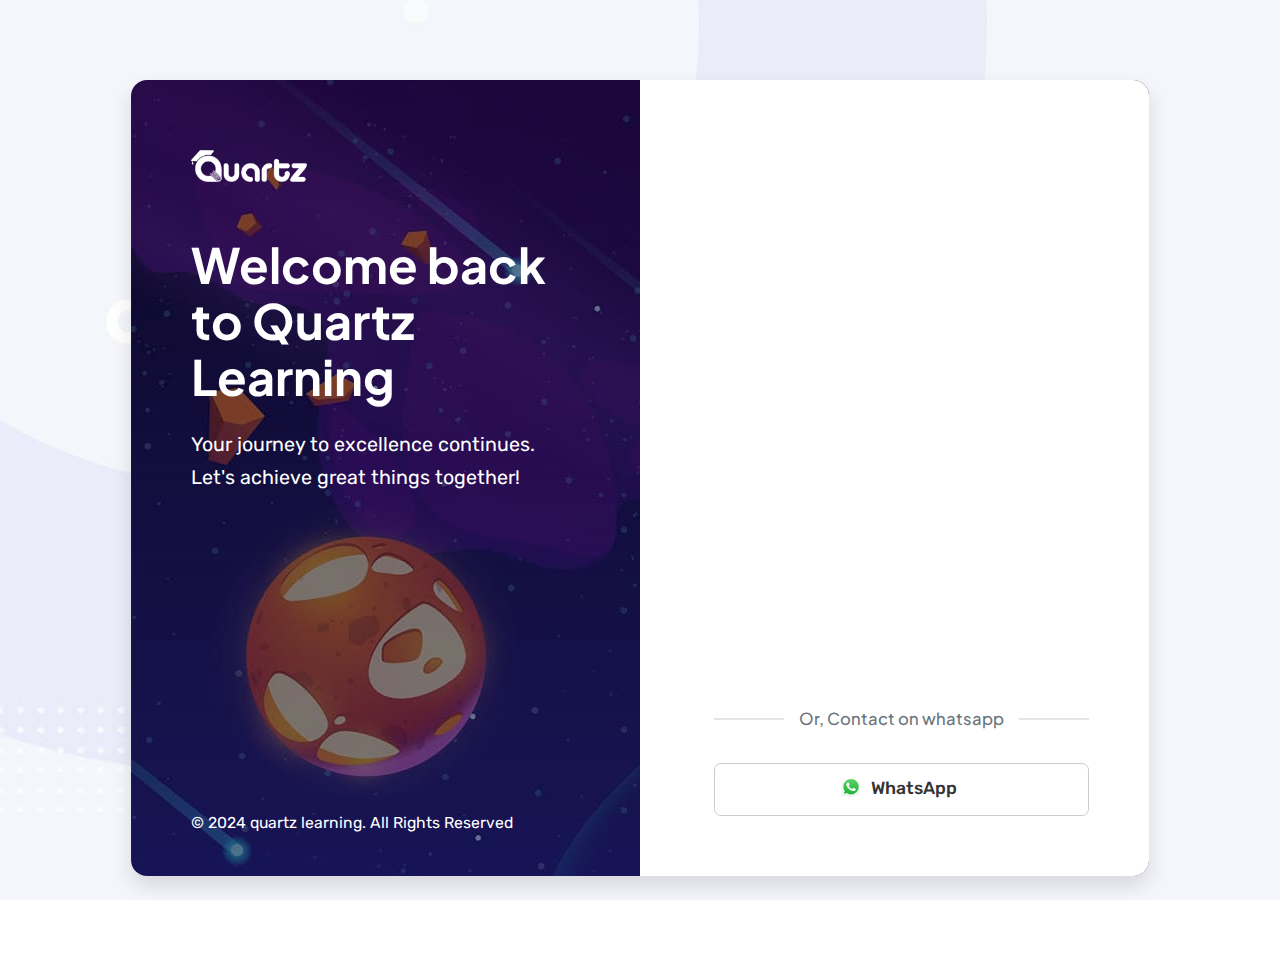
==== commit 4b1629e1: "Add files via upload" ====
--- a/join us.html
+++ b/join us.html
@@ -123,11 +123,10 @@
 										<div class="register-page-form">
 											<form name="signinform" class="row sign-in-form">
 
-												<!-- jotform -->	
-												<div class="col-md-6">
-													<iframe src="https://form.jotform.com/quartzlearninginfo/new-registration-form" frameborder="0" style="width: 460px; height: 530px;"></iframe>
-												</div>	
-												<!-- END SIGN UP FORM -->  
+												<!-- Embed JotForm -->
+												 <div class="col-md-12">
+													<iframe id="jotform-embed" src="https://form.jotform.com/quartzlearninginfo/new-registration-form" frameborder="0" style="width:100%; height:530px;"></iframe>
+												</div> 
 
 												<!-- Login Separator -->
 												<div class="col-md-12 text-center">	
--- a/css/blue-theme.css
+++ b/css/blue-theme.css
@@ -10988,5 +10988,23 @@
   border: 2px solid #1680fb;
 }
 
-
-
+/* General styling for the iframe */
+#jotform-embed {
+  width: 100%;
+  height: 100vh; /* Adjust height as needed */
+  border: none;
+}
+
+/* Responsive styling for mobile devices */
+@media only screen and (max-width: 768px) {
+  #jotform-embed {
+      height: 80vh; /* Adjust height for mobile view as needed */
+  }
+}
+
+@media only screen and (max-width: 480px) {
+  #jotform-embed {
+      height: 70vh; /* Adjust height for smaller mobile view as needed */
+  }
+}
+
